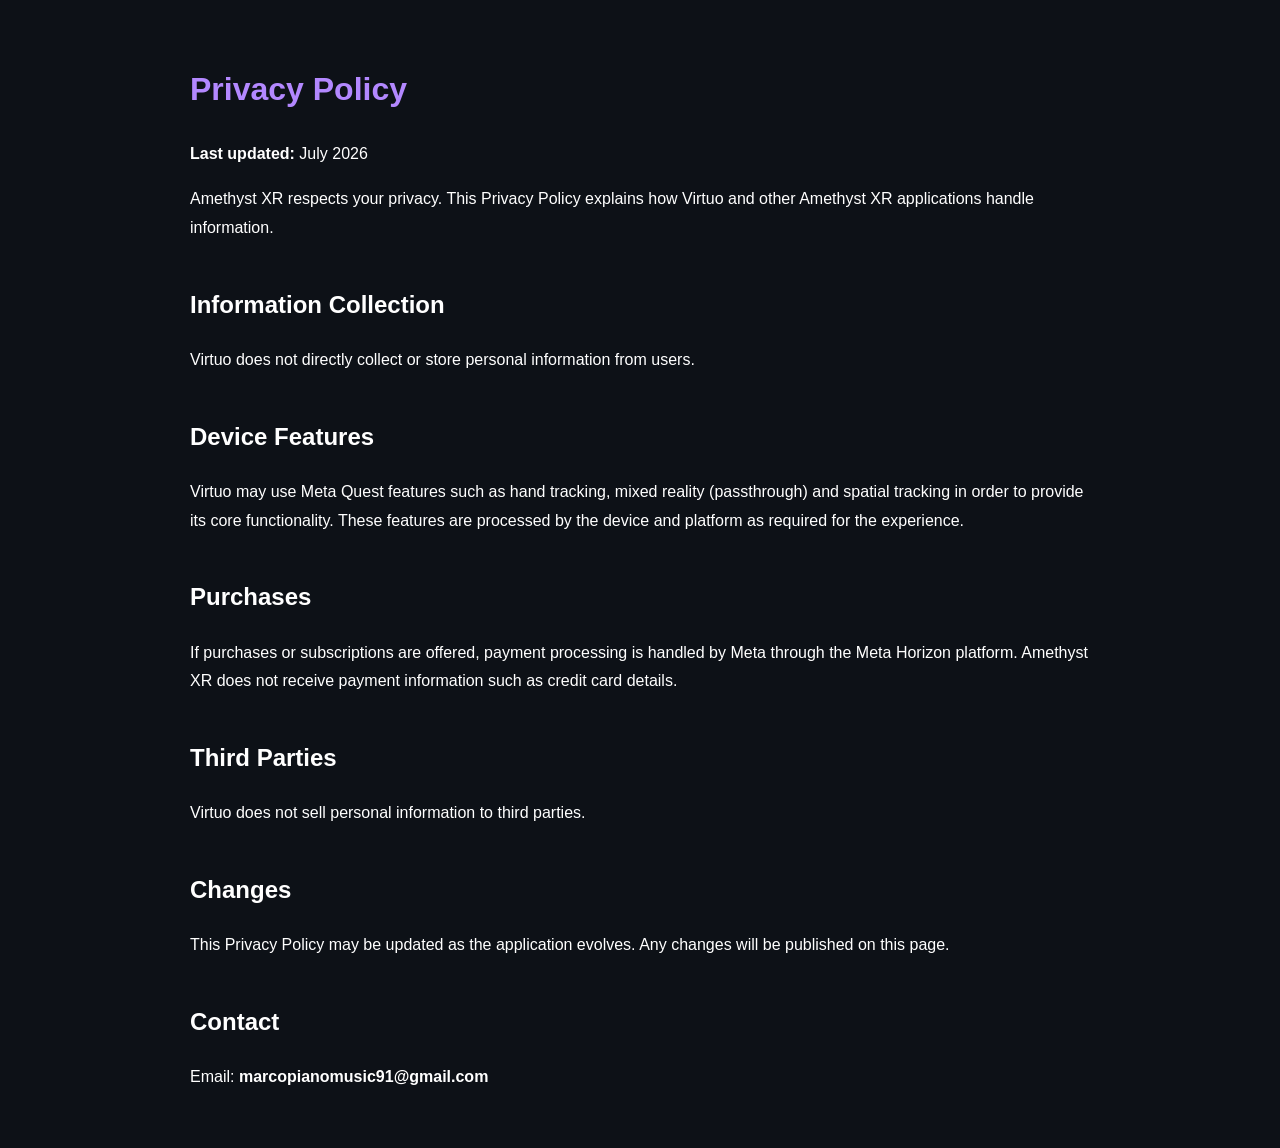
==== privacy.html @ 798006ce "Create privacy policy" ====
<!DOCTYPE html>
<html lang="en">
<head>
<meta charset="UTF-8">
<meta name="viewport" content="width=device-width, initial-scale=1.0">
<title>Privacy Policy - Amethyst XR</title>

<style>

body{
background:#0d1117;
color:white;
font-family:Arial,Helvetica,sans-serif;
max-width:900px;
margin:auto;
padding:40px;
line-height:1.8;
}

h1{
color:#b388ff;
}

h2{
margin-top:40px;
color:white;
}

a{
color:#b388ff;
}

</style>

</head>

<body>

<h1>Privacy Policy</h1>

<p><strong>Last updated:</strong> July 2026</p>

<p>
Amethyst XR respects your privacy. This Privacy Policy explains how Virtuo and other Amethyst XR applications handle information.
</p>

<h2>Information Collection</h2>

<p>
Virtuo does not directly collect or store personal information from users.
</p>

<h2>Device Features</h2>

<p>
Virtuo may use Meta Quest features such as hand tracking, mixed reality (passthrough) and spatial tracking in order to provide its core functionality. These features are processed by the device and platform as required for the experience.
</p>

<h2>Purchases</h2>

<p>
If purchases or subscriptions are offered, payment processing is handled by Meta through the Meta Horizon platform. Amethyst XR does not receive payment information such as credit card details.
</p>

<h2>Third Parties</h2>

<p>
Virtuo does not sell personal information to third parties.
</p>

<h2>Changes</h2>

<p>
This Privacy Policy may be updated as the application evolves. Any changes will be published on this page.
</p>

<h2>Contact</h2>

<p>

Email:

<b>marcopianomusic91@gmail.com</b>

</p>

</body>
</html>
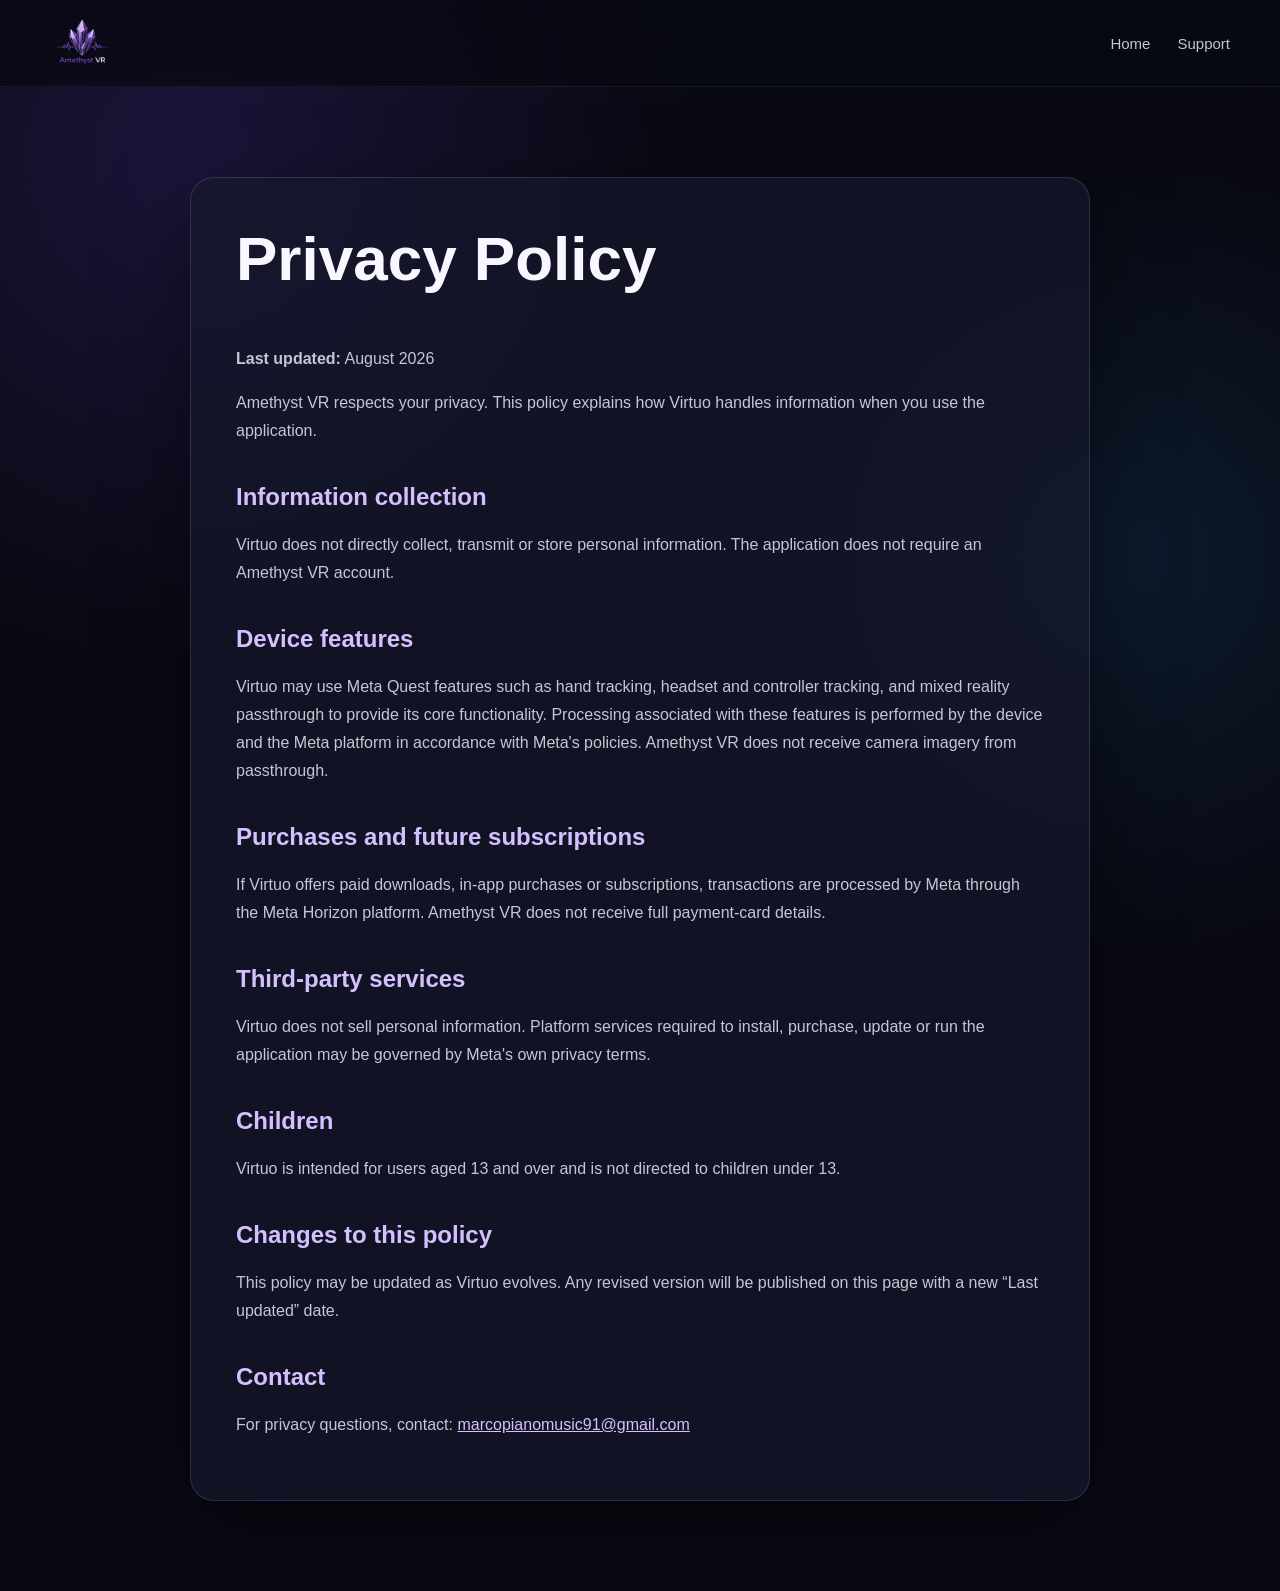
==== commit 94f988b6: "Publish new Amethyst VR website" ====
--- a/privacy.html
+++ b/privacy.html
@@ -1,88 +1,82 @@
 <!DOCTYPE html>
 <html lang="en">
 <head>
-<meta charset="UTF-8">
-<meta name="viewport" content="width=device-width, initial-scale=1.0">
-<title>Privacy Policy - Amethyst XR</title>
+  <meta charset="UTF-8">
+  <meta name="viewport" content="width=device-width, initial-scale=1.0">
+  <meta name="description" content="Privacy Policy for Virtuo by Amethyst VR.">
+  <title>Privacy Policy | Amethyst VR</title>
+  <link rel="stylesheet" href="style.css">
+</head>
+<body class="legal-page">
+  <header class="site-header">
+    <div class="container navigation">
+      <a class="brand" href="index.html"><img src="amethyst-logo.png" alt="Amethyst VR logo"></a>
+      <nav class="nav-links open">
+        <a href="index.html">Home</a>
+        <a href="support.html">Support</a>
+      </nav>
+    </div>
+  </header>
 
-<style>
+  <main class="legal-main">
+    <div class="container">
+      <article class="legal-card">
+        <h1>Privacy Policy</h1>
+        <p><strong>Last updated:</strong> August 2026</p>
 
-body{
-background:#0d1117;
-color:white;
-font-family:Arial,Helvetica,sans-serif;
-max-width:900px;
-margin:auto;
-padding:40px;
-line-height:1.8;
-}
+        <p>
+          Amethyst VR respects your privacy. This policy explains how Virtuo
+          handles information when you use the application.
+        </p>
 
-h1{
-color:#b388ff;
-}
+        <h2>Information collection</h2>
+        <p>
+          Virtuo does not directly collect, transmit or store personal information.
+          The application does not require an Amethyst VR account.
+        </p>
 
-h2{
-margin-top:40px;
-color:white;
-}
+        <h2>Device features</h2>
+        <p>
+          Virtuo may use Meta Quest features such as hand tracking, headset and
+          controller tracking, and mixed reality passthrough to provide its core
+          functionality. Processing associated with these features is performed
+          by the device and the Meta platform in accordance with Meta's policies.
+          Amethyst VR does not receive camera imagery from passthrough.
+        </p>
 
-a{
-color:#b388ff;
-}
+        <h2>Purchases and future subscriptions</h2>
+        <p>
+          If Virtuo offers paid downloads, in-app purchases or subscriptions,
+          transactions are processed by Meta through the Meta Horizon platform.
+          Amethyst VR does not receive full payment-card details.
+        </p>
 
-</style>
+        <h2>Third-party services</h2>
+        <p>
+          Virtuo does not sell personal information. Platform services required
+          to install, purchase, update or run the application may be governed by
+          Meta's own privacy terms.
+        </p>
 
-</head>
+        <h2>Children</h2>
+        <p>
+          Virtuo is intended for users aged 13 and over and is not directed to
+          children under 13.
+        </p>
 
-<body>
+        <h2>Changes to this policy</h2>
+        <p>
+          This policy may be updated as Virtuo evolves. Any revised version will
+          be published on this page with a new “Last updated” date.
+        </p>
 
-<h1>Privacy Policy</h1>
-
-<p><strong>Last updated:</strong> July 2026</p>
-
-<p>
-Amethyst XR respects your privacy. This Privacy Policy explains how Virtuo and other Amethyst XR applications handle information.
-</p>
-
-<h2>Information Collection</h2>
-
-<p>
-Virtuo does not directly collect or store personal information from users.
-</p>
-
-<h2>Device Features</h2>
-
-<p>
-Virtuo may use Meta Quest features such as hand tracking, mixed reality (passthrough) and spatial tracking in order to provide its core functionality. These features are processed by the device and platform as required for the experience.
-</p>
-
-<h2>Purchases</h2>
-
-<p>
-If purchases or subscriptions are offered, payment processing is handled by Meta through the Meta Horizon platform. Amethyst XR does not receive payment information such as credit card details.
-</p>
-
-<h2>Third Parties</h2>
-
-<p>
-Virtuo does not sell personal information to third parties.
-</p>
-
-<h2>Changes</h2>
-
-<p>
-This Privacy Policy may be updated as the application evolves. Any changes will be published on this page.
-</p>
-
-<h2>Contact</h2>
-
-<p>
-
-Email:
-
-<b>marcopianomusic91@gmail.com</b>
-
-</p>
-
+        <h2>Contact</h2>
+        <p>
+          For privacy questions, contact:
+          <a href="mailto:marcopianomusic91@gmail.com">marcopianomusic91@gmail.com</a>
+        </p>
+      </article>
+    </div>
+  </main>
 </body>
 </html>
--- a/style.css
+++ b/style.css
@@ -0,0 +1,334 @@
+:root {
+  --bg: #080912;
+  --bg-soft: #0e1020;
+  --surface: rgba(22, 24, 43, 0.72);
+  --surface-strong: rgba(26, 28, 49, 0.93);
+  --border: rgba(201, 177, 255, 0.17);
+  --purple: #9b6cff;
+  --purple-light: #d5c0ff;
+  --blue: #68c9ff;
+  --text: #f8f7ff;
+  --text-soft: #c8c5d3;
+  --muted: #918d9f;
+  --shadow: 0 25px 90px rgba(0, 0, 0, 0.4);
+}
+
+* { box-sizing: border-box; }
+html { scroll-behavior: smooth; }
+body {
+  margin: 0;
+  overflow-x: hidden;
+  font-family: Inter, -apple-system, BlinkMacSystemFont, "Segoe UI", sans-serif;
+  color: var(--text);
+  background:
+    radial-gradient(circle at 15% 10%, rgba(130, 74, 255, .17), transparent 28%),
+    radial-gradient(circle at 88% 35%, rgba(52, 165, 255, .11), transparent 26%),
+    var(--bg);
+}
+a { color: inherit; }
+img { display: block; max-width: 100%; }
+.container { width: min(1180px, calc(100% - 40px)); margin: 0 auto; }
+
+.ambient {
+  position: fixed;
+  z-index: -1;
+  width: 430px;
+  height: 430px;
+  border-radius: 50%;
+  filter: blur(110px);
+  opacity: .15;
+  pointer-events: none;
+  animation: drift 11s ease-in-out infinite;
+}
+.ambient-left { top: 10%; left: -170px; background: #7b48ff; }
+.ambient-right { right: -180px; bottom: 5%; background: #31a9ff; animation-delay: -5s; }
+@keyframes drift {
+  0%,100% { transform: translateY(0) scale(1); }
+  50% { transform: translateY(-32px) scale(1.08); }
+}
+
+.site-header {
+  position: sticky;
+  top: 0;
+  z-index: 50;
+  border-bottom: 1px solid rgba(255,255,255,.06);
+  background: rgba(8,9,18,.78);
+  backdrop-filter: blur(18px);
+  -webkit-backdrop-filter: blur(18px);
+}
+.navigation {
+  min-height: 86px;
+  display: flex;
+  align-items: center;
+  justify-content: space-between;
+  gap: 28px;
+}
+.brand img { width: 195px; max-height: 64px; object-fit: contain; object-position: left center; }
+.nav-links { display: flex; align-items: center; gap: 27px; }
+.nav-links a {
+  color: var(--text-soft);
+  text-decoration: none;
+  font-size: 15px;
+  transition: color .2s ease, transform .2s ease;
+}
+.nav-links a:hover { color: var(--purple-light); transform: translateY(-1px); }
+
+.menu-button {
+  display: none;
+  padding: 6px;
+  border: 0;
+  background: transparent;
+  cursor: pointer;
+}
+.menu-button span {
+  display: block;
+  width: 26px;
+  height: 2px;
+  margin: 5px;
+  background: var(--text);
+}
+
+.hero {
+  min-height: calc(100vh - 86px);
+  display: grid;
+  place-items: center;
+  padding: 100px 0 85px;
+  text-align: center;
+}
+.hero-content { max-width: 970px; }
+.eyebrow, .section-label {
+  color: var(--purple-light);
+  font-size: 13px;
+  font-weight: 800;
+  letter-spacing: .13em;
+  text-transform: uppercase;
+}
+.eyebrow {
+  display: inline-flex;
+  align-items: center;
+  gap: 9px;
+  margin: 0 0 25px;
+  padding: 9px 15px;
+  border: 1px solid var(--border);
+  border-radius: 999px;
+  background: rgba(155,108,255,.08);
+}
+.eyebrow::before {
+  content: "";
+  width: 7px;
+  height: 7px;
+  border-radius: 50%;
+  background: var(--purple);
+  box-shadow: 0 0 16px var(--purple);
+}
+.hero h1 {
+  margin: 0;
+  font-size: clamp(49px, 8vw, 96px);
+  line-height: .98;
+  letter-spacing: -.055em;
+  background: linear-gradient(100deg, #fff 10%, var(--purple-light) 52%, var(--blue));
+  -webkit-background-clip: text;
+  background-clip: text;
+  color: transparent;
+}
+.hero-copy {
+  max-width: 740px;
+  margin: 30px auto 0;
+  color: var(--text-soft);
+  font-size: 19px;
+  line-height: 1.8;
+}
+.actions { display: flex; flex-wrap: wrap; gap: 14px; margin-top: 36px; }
+.hero .actions { justify-content: center; }
+.button {
+  min-height: 52px;
+  display: inline-flex;
+  align-items: center;
+  justify-content: center;
+  padding: 0 25px;
+  border: 1px solid transparent;
+  border-radius: 12px;
+  text-decoration: none;
+  font-weight: 750;
+  transition: transform .2s ease, box-shadow .2s ease, background .2s ease;
+}
+.button:hover { transform: translateY(-2px); }
+.button.primary {
+  background: linear-gradient(135deg, #7650e8, #9b68ff);
+  box-shadow: 0 14px 36px rgba(124,77,255,.28);
+}
+.button.primary:hover { box-shadow: 0 18px 45px rgba(124,77,255,.4); }
+.button.secondary {
+  border-color: var(--border);
+  color: var(--text-soft);
+  background: rgba(255,255,255,.035);
+}
+.button.secondary:hover { background: rgba(255,255,255,.075); }
+
+.section { padding: 105px 0; }
+.section-heading { max-width: 790px; margin-bottom: 48px; }
+.section-heading h2, .future-panel h2 {
+  margin: 10px 0 0;
+  font-size: clamp(37px, 5vw, 61px);
+  line-height: 1.06;
+  letter-spacing: -.045em;
+}
+.section-heading > p:last-child, .future-panel > p {
+  margin: 22px 0 0;
+  color: var(--text-soft);
+  font-size: 18px;
+  line-height: 1.8;
+}
+
+.card-grid { display: grid; gap: 20px; }
+.card-grid.three { grid-template-columns: repeat(3,1fr); }
+.card-grid.two { grid-template-columns: repeat(2,1fr); }
+
+.glass-card, .feature-card {
+  border: 1px solid var(--border);
+  border-radius: 22px;
+  background: linear-gradient(145deg, rgba(255,255,255,.06), rgba(255,255,255,.018));
+  box-shadow: var(--shadow);
+}
+.glass-card { padding: 31px; }
+.icon {
+  width: 48px;
+  height: 48px;
+  display: grid;
+  place-items: center;
+  margin-bottom: 24px;
+  border: 1px solid rgba(204,177,255,.25);
+  border-radius: 14px;
+  color: var(--purple-light);
+  background: rgba(167,121,255,.1);
+  font-size: 20px;
+}
+.glass-card h3, .feature-card h3 { margin: 0 0 12px; font-size: 22px; }
+.glass-card p, .feature-card p {
+  margin: 0;
+  color: var(--text-soft);
+  line-height: 1.72;
+}
+
+.featured {
+  border-top: 1px solid rgba(255,255,255,.055);
+  border-bottom: 1px solid rgba(255,255,255,.055);
+  background: radial-gradient(circle at 83% 48%, rgba(67,174,255,.1), transparent 34%);
+}
+.product-panel {
+  display: grid;
+  grid-template-columns: 1.08fr .92fr;
+  align-items: center;
+  gap: 68px;
+  padding: 50px;
+  border: 1px solid var(--border);
+  border-radius: 29px;
+  background: var(--surface);
+  box-shadow: var(--shadow);
+  backdrop-filter: blur(18px);
+}
+.product-wordmark { width: min(390px, 100%); max-height: 155px; object-fit: contain; object-position: left; }
+.product-tagline { color: var(--purple-light) !important; font-size: 25px !important; }
+.product-copy p { color: var(--text-soft); font-size: 17px; line-height: 1.78; }
+.product-orb {
+  min-height: 385px;
+  display: grid;
+  place-items: center;
+  padding: 35px;
+  border: 1px solid rgba(255,255,255,.07);
+  border-radius: 25px;
+  background:
+    radial-gradient(circle, rgba(91,170,255,.14), transparent 54%),
+    rgba(3,5,12,.45);
+}
+.product-orb img { width: min(100%,420px); max-height: 330px; object-fit: contain; filter: drop-shadow(0 22px 45px rgba(0,0,0,.48)); }
+
+.feature-card { padding: 29px; background: var(--surface-strong); }
+.feature-card h3 { color: var(--purple-light); }
+
+.future-panel {
+  padding: 66px 45px;
+  border: 1px solid var(--border);
+  border-radius: 29px;
+  text-align: center;
+  background:
+    radial-gradient(circle at 50% 0%, rgba(147,92,255,.18), transparent 46%),
+    var(--surface);
+  box-shadow: var(--shadow);
+}
+.future-panel > p { max-width: 790px; margin-left: auto; margin-right: auto; }
+.pills { display: flex; flex-wrap: wrap; justify-content: center; gap: 12px; margin-top: 31px; }
+.pills span {
+  padding: 10px 16px;
+  border: 1px solid var(--border);
+  border-radius: 999px;
+  color: var(--text-soft);
+  background: rgba(255,255,255,.035);
+}
+
+.site-footer { padding: 42px 0; border-top: 1px solid rgba(255,255,255,.07); }
+.footer-content { display: flex; justify-content: space-between; align-items: center; gap: 24px; color: var(--muted); font-size: 14px; }
+.footer-content div { display: flex; gap: 22px; }
+.footer-content a { color: var(--text-soft); text-decoration: none; }
+.footer-content a:hover { color: var(--purple-light); }
+
+.reveal { opacity: 0; transform: translateY(22px); transition: opacity .75s ease, transform .75s ease; }
+.reveal.visible { opacity: 1; transform: translateY(0); }
+
+.legal-page { min-height: 100vh; }
+.legal-main { padding: 90px 0; }
+.legal-card {
+  max-width: 900px;
+  margin: auto;
+  padding: 45px;
+  border: 1px solid var(--border);
+  border-radius: 24px;
+  background: var(--surface);
+  box-shadow: var(--shadow);
+}
+.legal-card h1 { margin-top: 0; font-size: clamp(38px,6vw,62px); }
+.legal-card h2 { margin-top: 38px; color: var(--purple-light); }
+.legal-card p, .legal-card li { color: var(--text-soft); line-height: 1.75; }
+.legal-card a { color: var(--purple-light); }
+
+@media (max-width: 900px) {
+  .card-grid.three { grid-template-columns: 1fr; }
+  .product-panel { grid-template-columns: 1fr; }
+  .product-copy { text-align: center; }
+  .product-wordmark { margin: auto; object-position: center; }
+  .product-copy .actions { justify-content: center; }
+}
+@media (max-width: 720px) {
+  .menu-button { display: block; }
+  .nav-links {
+    position: absolute;
+    top: 86px;
+    left: 20px;
+    right: 20px;
+    display: none;
+    flex-direction: column;
+    align-items: stretch;
+    gap: 0;
+    padding: 12px;
+    border: 1px solid var(--border);
+    border-radius: 16px;
+    background: rgba(12,13,25,.97);
+    box-shadow: var(--shadow);
+  }
+  .nav-links.open { display: flex; }
+  .nav-links a { padding: 13px 12px; }
+  .brand img { width: 170px; }
+  .hero { min-height: auto; padding: 85px 0; }
+  .section { padding: 78px 0; }
+  .card-grid.two { grid-template-columns: 1fr; }
+  .product-panel { padding: 26px; }
+  .product-orb { min-height: 270px; padding: 22px; }
+  .future-panel { padding: 49px 24px; }
+  .footer-content { flex-direction: column; text-align: center; }
+  .legal-card { padding: 28px 22px; }
+}
+@media (prefers-reduced-motion: reduce) {
+  html { scroll-behavior: auto; }
+  .ambient { animation: none; }
+  .reveal { opacity: 1; transform: none; transition: none; }
+}
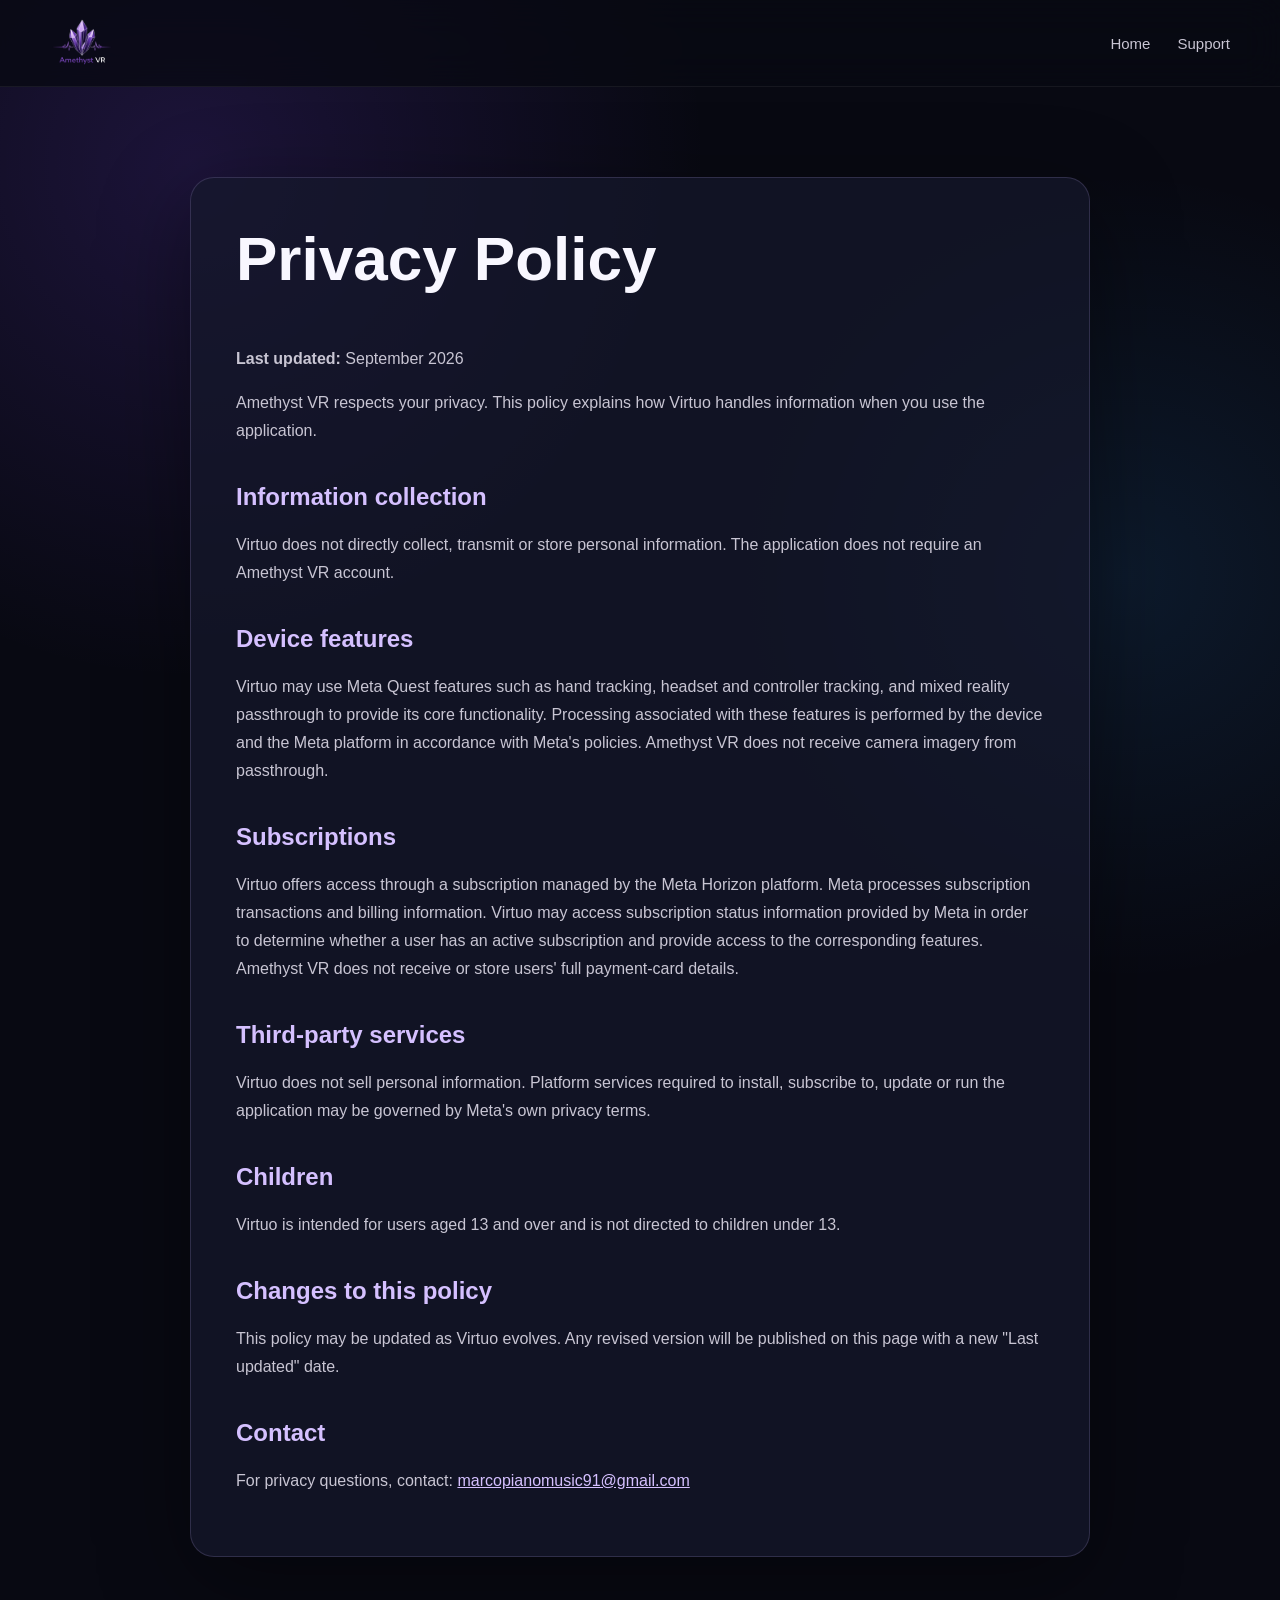
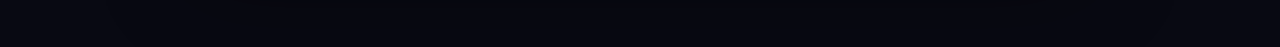
==== commit 8fac932d: "Update privacy.html" ====
--- a/privacy.html
+++ b/privacy.html
@@ -7,10 +7,15 @@
   <title>Privacy Policy | Amethyst VR</title>
   <link rel="stylesheet" href="style.css">
 </head>
+
 <body class="legal-page">
+
   <header class="site-header">
     <div class="container navigation">
-      <a class="brand" href="index.html"><img src="amethyst-logo.png" alt="Amethyst VR logo"></a>
+      <a class="brand" href="index.html">
+        <img src="amethyst-logo.png" alt="Amethyst VR logo">
+      </a>
+
       <nav class="nav-links open">
         <a href="index.html">Home</a>
         <a href="support.html">Support</a>
@@ -21,8 +26,12 @@
   <main class="legal-main">
     <div class="container">
       <article class="legal-card">
+
         <h1>Privacy Policy</h1>
-        <p><strong>Last updated:</strong> August 2026</p>
+
+        <p>
+          <strong>Last updated:</strong> September 2026
+        </p>
 
         <p>
           Amethyst VR respects your privacy. This policy explains how Virtuo
@@ -30,12 +39,14 @@
         </p>
 
         <h2>Information collection</h2>
+
         <p>
           Virtuo does not directly collect, transmit or store personal information.
           The application does not require an Amethyst VR account.
         </p>
 
         <h2>Device features</h2>
+
         <p>
           Virtuo may use Meta Quest features such as hand tracking, headset and
           controller tracking, and mixed reality passthrough to provide its core
@@ -44,39 +55,51 @@
           Amethyst VR does not receive camera imagery from passthrough.
         </p>
 
-        <h2>Purchases and future subscriptions</h2>
+        <h2>Subscriptions</h2>
+
         <p>
-          If Virtuo offers paid downloads, in-app purchases or subscriptions,
-          transactions are processed by Meta through the Meta Horizon platform.
-          Amethyst VR does not receive full payment-card details.
+          Virtuo offers access through a subscription managed by the Meta Horizon
+          platform. Meta processes subscription transactions and billing information.
+          Virtuo may access subscription status information provided by Meta in order
+          to determine whether a user has an active subscription and provide access
+          to the corresponding features. Amethyst VR does not receive or store users'
+          full payment-card details.
         </p>
 
         <h2>Third-party services</h2>
+
         <p>
           Virtuo does not sell personal information. Platform services required
-          to install, purchase, update or run the application may be governed by
-          Meta's own privacy terms.
+          to install, subscribe to, update or run the application may be governed
+          by Meta's own privacy terms.
         </p>
 
         <h2>Children</h2>
+
         <p>
           Virtuo is intended for users aged 13 and over and is not directed to
           children under 13.
         </p>
 
         <h2>Changes to this policy</h2>
+
         <p>
           This policy may be updated as Virtuo evolves. Any revised version will
-          be published on this page with a new “Last updated” date.
+          be published on this page with a new "Last updated" date.
         </p>
 
         <h2>Contact</h2>
+
         <p>
           For privacy questions, contact:
-          <a href="mailto:marcopianomusic91@gmail.com">marcopianomusic91@gmail.com</a>
+          <a href="mailto:marcopianomusic91@gmail.com">
+            marcopianomusic91@gmail.com
+          </a>
         </p>
+
       </article>
     </div>
   </main>
+
 </body>
 </html>
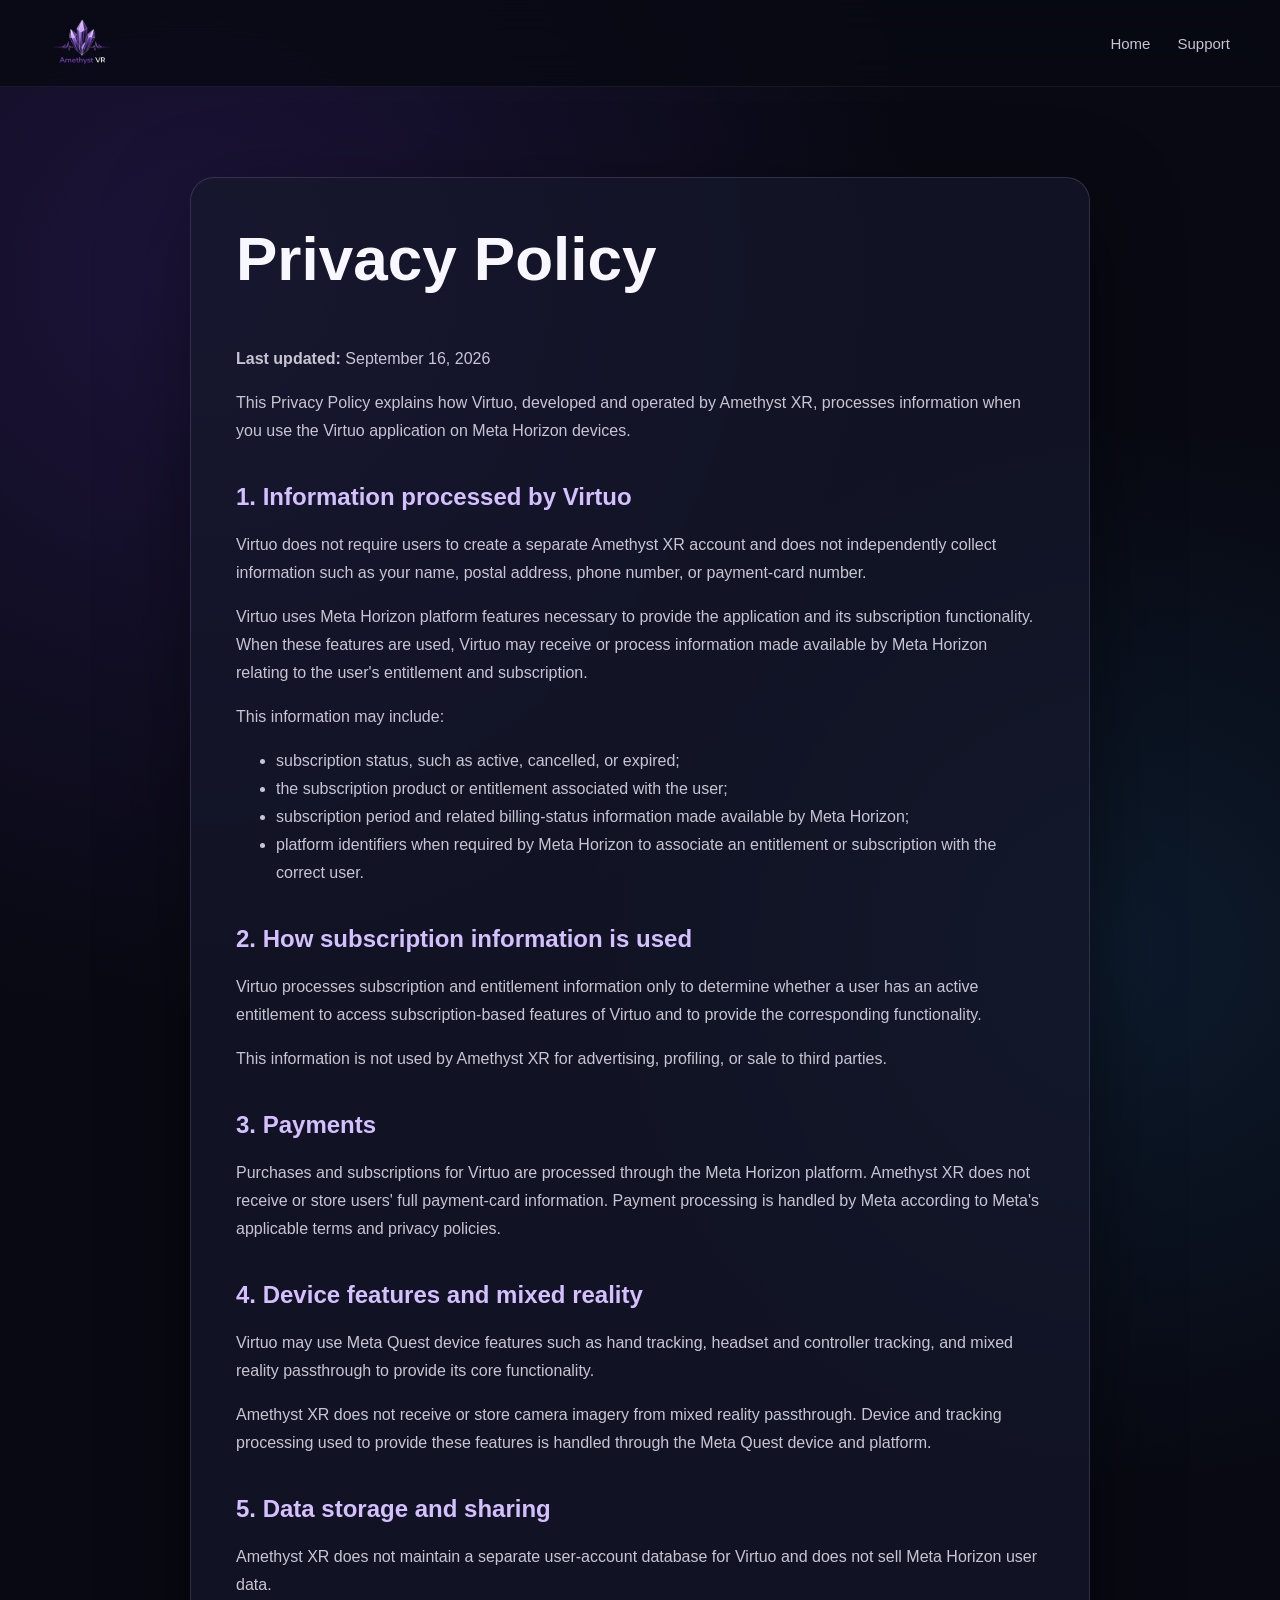
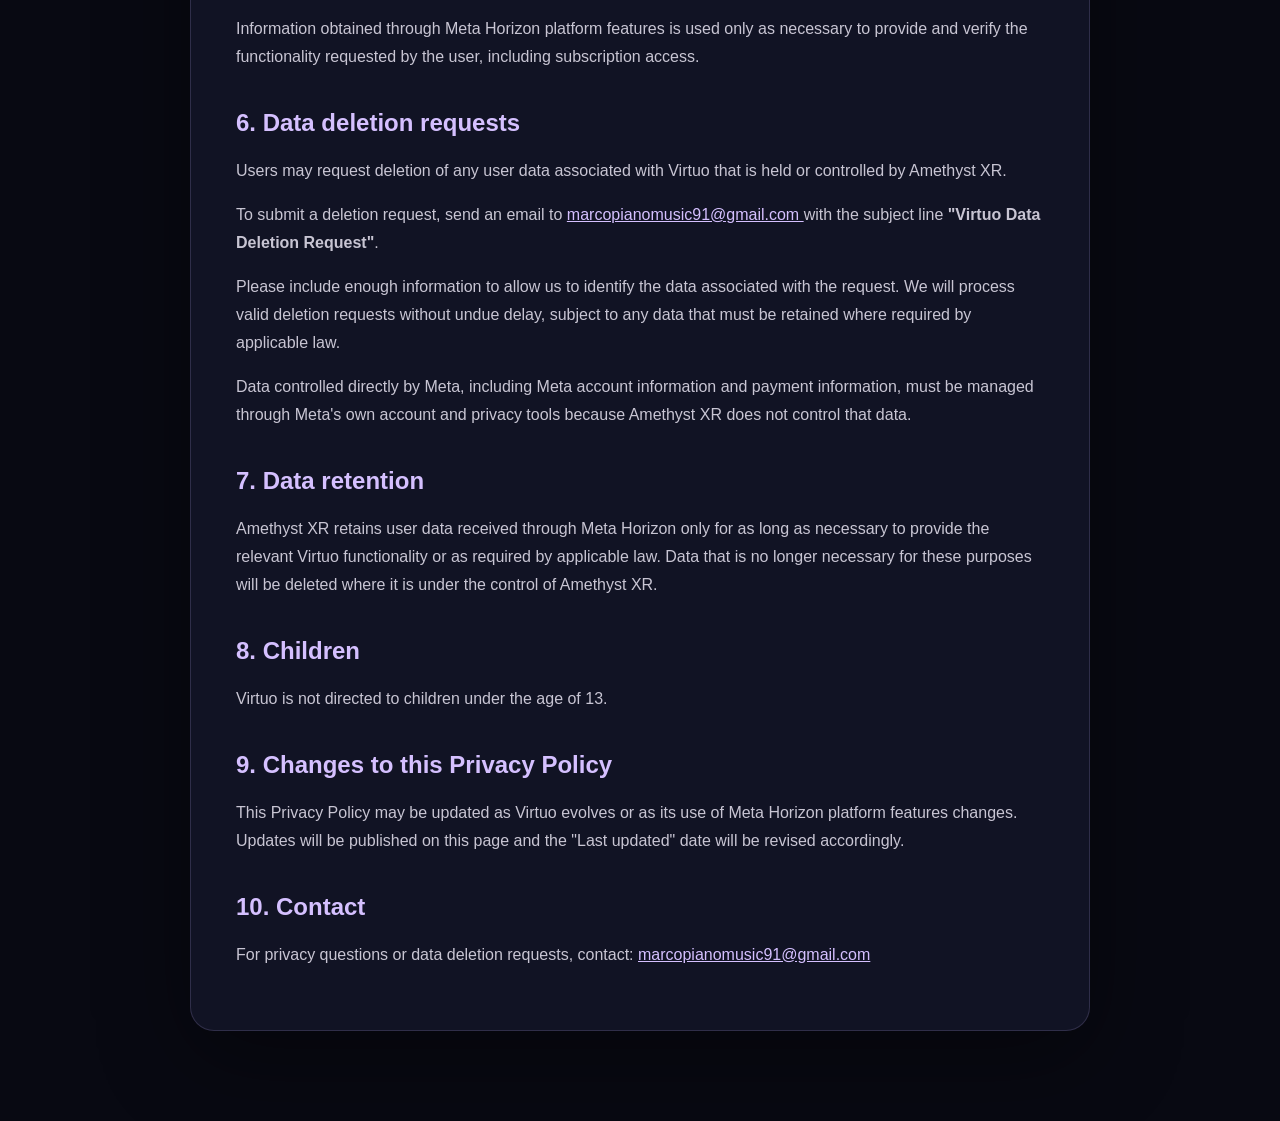
==== commit 1ba936d4: "Update privacy.html" ====
--- a/privacy.html
+++ b/privacy.html
@@ -3,8 +3,8 @@
 <head>
   <meta charset="UTF-8">
   <meta name="viewport" content="width=device-width, initial-scale=1.0">
-  <meta name="description" content="Privacy Policy for Virtuo by Amethyst VR.">
-  <title>Privacy Policy | Amethyst VR</title>
+  <meta name="description" content="Privacy Policy for Virtuo by Amethyst XR.">
+  <title>Privacy Policy | Amethyst XR</title>
   <link rel="stylesheet" href="style.css">
 </head>
 
@@ -13,7 +13,7 @@
   <header class="site-header">
     <div class="container navigation">
       <a class="brand" href="index.html">
-        <img src="amethyst-logo.png" alt="Amethyst VR logo">
+        <img src="amethyst-logo.png" alt="Amethyst XR logo">
       </a>
 
       <nav class="nav-links open">
@@ -28,70 +28,144 @@
       <article class="legal-card">
 
         <h1>Privacy Policy</h1>
+        <p><strong>Last updated:</strong> September 16, 2026</p>
 
         <p>
-          <strong>Last updated:</strong> September 2026
+          This Privacy Policy explains how Virtuo, developed and operated by
+          Amethyst XR, processes information when you use the Virtuo application
+          on Meta Horizon devices.
+        </p>
+
+        <h2>1. Information processed by Virtuo</h2>
+
+        <p>
+          Virtuo does not require users to create a separate Amethyst XR account
+          and does not independently collect information such as your name,
+          postal address, phone number, or payment-card number.
         </p>
 
         <p>
-          Amethyst VR respects your privacy. This policy explains how Virtuo
-          handles information when you use the application.
+          Virtuo uses Meta Horizon platform features necessary to provide the
+          application and its subscription functionality. When these features
+          are used, Virtuo may receive or process information made available by
+          Meta Horizon relating to the user's entitlement and subscription.
         </p>
 
-        <h2>Information collection</h2>
+        <p>This information may include:</p>
+
+        <ul>
+          <li>subscription status, such as active, cancelled, or expired;</li>
+          <li>the subscription product or entitlement associated with the user;</li>
+          <li>subscription period and related billing-status information made available by Meta Horizon;</li>
+          <li>platform identifiers when required by Meta Horizon to associate an entitlement or subscription with the correct user.</li>
+        </ul>
+
+        <h2>2. How subscription information is used</h2>
 
         <p>
-          Virtuo does not directly collect, transmit or store personal information.
-          The application does not require an Amethyst VR account.
+          Virtuo processes subscription and entitlement information only to
+          determine whether a user has an active entitlement to access
+          subscription-based features of Virtuo and to provide the corresponding
+          functionality.
         </p>
 
-        <h2>Device features</h2>
+        <p>
+          This information is not used by Amethyst XR for advertising, profiling,
+          or sale to third parties.
+        </p>
+
+        <h2>3. Payments</h2>
 
         <p>
-          Virtuo may use Meta Quest features such as hand tracking, headset and
-          controller tracking, and mixed reality passthrough to provide its core
-          functionality. Processing associated with these features is performed
-          by the device and the Meta platform in accordance with Meta's policies.
-          Amethyst VR does not receive camera imagery from passthrough.
+          Purchases and subscriptions for Virtuo are processed through the Meta
+          Horizon platform. Amethyst XR does not receive or store users' full
+          payment-card information. Payment processing is handled by Meta
+          according to Meta's applicable terms and privacy policies.
         </p>
 
-        <h2>Subscriptions</h2>
+        <h2>4. Device features and mixed reality</h2>
 
         <p>
-          Virtuo offers access through a subscription managed by the Meta Horizon
-          platform. Meta processes subscription transactions and billing information.
-          Virtuo may access subscription status information provided by Meta in order
-          to determine whether a user has an active subscription and provide access
-          to the corresponding features. Amethyst VR does not receive or store users'
-          full payment-card details.
+          Virtuo may use Meta Quest device features such as hand tracking,
+          headset and controller tracking, and mixed reality passthrough to
+          provide its core functionality.
         </p>
 
-        <h2>Third-party services</h2>
+        <p>
+          Amethyst XR does not receive or store camera imagery from mixed reality
+          passthrough. Device and tracking processing used to provide these
+          features is handled through the Meta Quest device and platform.
+        </p>
+
+        <h2>5. Data storage and sharing</h2>
 
         <p>
-          Virtuo does not sell personal information. Platform services required
-          to install, subscribe to, update or run the application may be governed
-          by Meta's own privacy terms.
+          Amethyst XR does not maintain a separate user-account database for
+          Virtuo and does not sell Meta Horizon user data.
         </p>
 
-        <h2>Children</h2>
+        <p>
+          Information obtained through Meta Horizon platform features is used
+          only as necessary to provide and verify the functionality requested by
+          the user, including subscription access.
+        </p>
+
+        <h2>6. Data deletion requests</h2>
 
         <p>
-          Virtuo is intended for users aged 13 and over and is not directed to
-          children under 13.
+          Users may request deletion of any user data associated with Virtuo
+          that is held or controlled by Amethyst XR.
         </p>
 
-        <h2>Changes to this policy</h2>
+        <p>
+          To submit a deletion request, send an email to
+          <a href="mailto:marcopianomusic91@gmail.com">
+            marcopianomusic91@gmail.com
+          </a>
+          with the subject line <strong>"Virtuo Data Deletion Request"</strong>.
+        </p>
 
         <p>
-          This policy may be updated as Virtuo evolves. Any revised version will
-          be published on this page with a new "Last updated" date.
+          Please include enough information to allow us to identify the data
+          associated with the request. We will process valid deletion requests
+          without undue delay, subject to any data that must be retained where
+          required by applicable law.
         </p>
 
-        <h2>Contact</h2>
+        <p>
+          Data controlled directly by Meta, including Meta account information
+          and payment information, must be managed through Meta's own account
+          and privacy tools because Amethyst XR does not control that data.
+        </p>
+
+        <h2>7. Data retention</h2>
 
         <p>
-          For privacy questions, contact:
+          Amethyst XR retains user data received through Meta Horizon only for
+          as long as necessary to provide the relevant Virtuo functionality or
+          as required by applicable law. Data that is no longer necessary for
+          these purposes will be deleted where it is under the control of
+          Amethyst XR.
+        </p>
+
+        <h2>8. Children</h2>
+
+        <p>
+          Virtuo is not directed to children under the age of 13.
+        </p>
+
+        <h2>9. Changes to this Privacy Policy</h2>
+
+        <p>
+          This Privacy Policy may be updated as Virtuo evolves or as its use of
+          Meta Horizon platform features changes. Updates will be published on
+          this page and the "Last updated" date will be revised accordingly.
+        </p>
+
+        <h2>10. Contact</h2>
+
+        <p>
+          For privacy questions or data deletion requests, contact:
           <a href="mailto:marcopianomusic91@gmail.com">
             marcopianomusic91@gmail.com
           </a>
